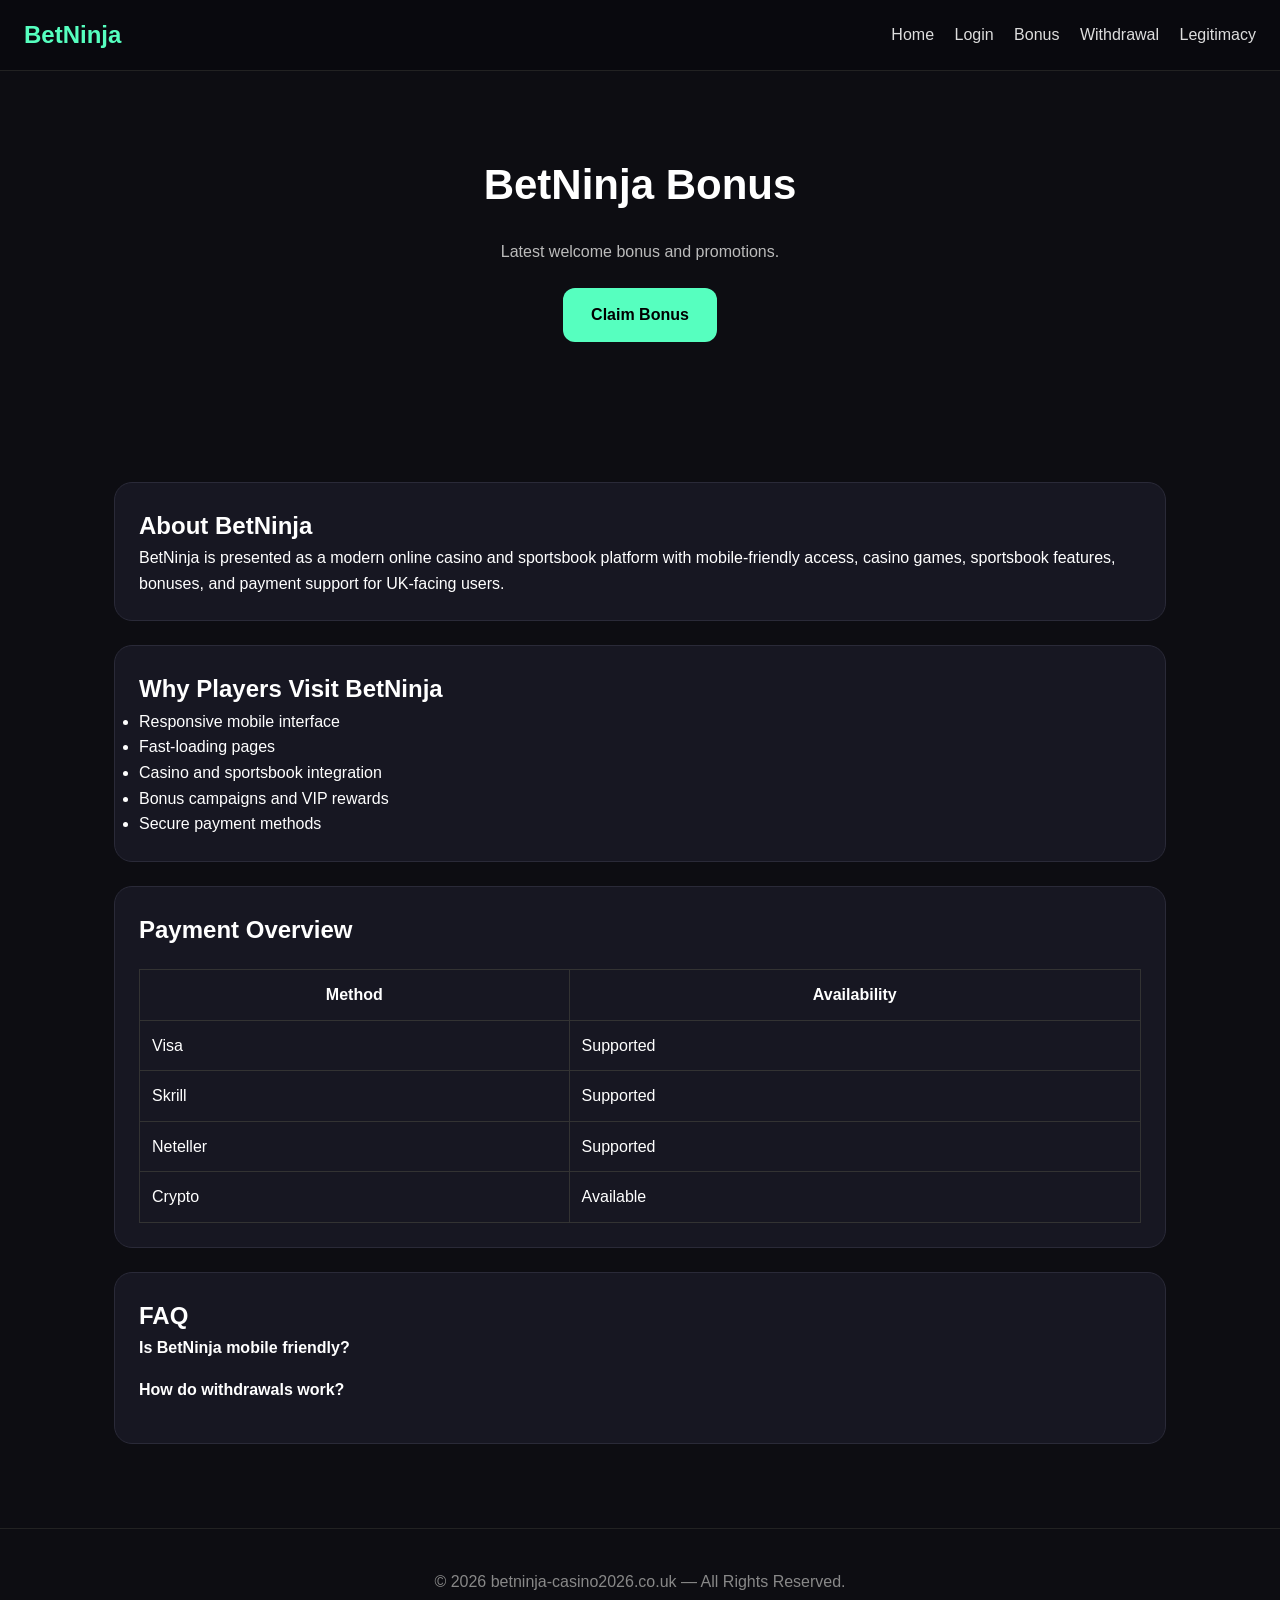
==== bonus/index.html @ 8ea1ddd1 "Add files via upload" ====
<!DOCTYPE html>
<html lang="en">
<head>
<meta charset="UTF-8">
<meta name="viewport" content="width=device-width, initial-scale=1.0">
<title>BetNinja Bonus</title>
<meta name="description" content="Latest welcome bonus and promotions.">
<link rel="stylesheet" href="../assets/css/style.css">
</head>
<body>

<header>
<div class="logo">BetNinja</div>
<nav>
<a href="../index.html">Home</a>
<a href="../login/">Login</a>
<a href="../bonus/">Bonus</a>
<a href="../withdrawal/">Withdrawal</a>
<a href="../legitimacy/">Legitimacy</a>
</nav>
</header>

<section class="hero">
<h1>BetNinja Bonus</h1>
<p>Latest welcome bonus and promotions.</p>
<a href="../go/" class="btn">Claim Bonus</a>
</section>

<section class="section">
<div class="card">
<h2>About BetNinja</h2>
<p>
BetNinja is presented as a modern online casino and sportsbook platform with mobile-friendly access, casino games, sportsbook features, bonuses, and payment support for UK-facing users.
</p>
</div>

<div class="card">
<h2>Why Players Visit BetNinja</h2>
<ul>
<li>Responsive mobile interface</li>
<li>Fast-loading pages</li>
<li>Casino and sportsbook integration</li>
<li>Bonus campaigns and VIP rewards</li>
<li>Secure payment methods</li>
</ul>
</div>

<div class="card">
<h2>Payment Overview</h2>
<table>
<tr><th>Method</th><th>Availability</th></tr>
<tr><td>Visa</td><td>Supported</td></tr>
<tr><td>Skrill</td><td>Supported</td></tr>
<tr><td>Neteller</td><td>Supported</td></tr>
<tr><td>Crypto</td><td>Available</td></tr>
</table>
</div>

<div class="card">
<h2>FAQ</h2>

<div class="faq-item">
<div class="faq-question"><strong>Is BetNinja mobile friendly?</strong></div>
<div class="faq-answer" style="display:none;">Yes, the website is optimized for smartphones and tablets.</div>
</div>

<div class="faq-item">
<div class="faq-question"><strong>How do withdrawals work?</strong></div>
<div class="faq-answer" style="display:none;">Processing times depend on the payment method and account verification status.</div>
</div>

</div>
</section>

<footer>
<p>© 2026 betninja-casino2026.co.uk — All Rights Reserved.</p>
</footer>

<script src="../assets/js/main.js"></script>
</body>
</html>
---- assets/css/style.css ----
*{margin:0;padding:0;box-sizing:border-box}
body{font-family:Arial,sans-serif;background:#0d0d12;color:#fff;line-height:1.6}
a{text-decoration:none;color:#fff}
header{position:sticky;top:0;background:rgba(10,10,15,.95);padding:16px 24px;display:flex;justify-content:space-between;align-items:center;border-bottom:1px solid #222;z-index:999}
.logo{font-size:24px;font-weight:700;color:#56ffbf}
nav a{margin-left:16px;color:#ddd}
.hero{padding:80px 24px;text-align:center}
.hero h1{font-size:42px;margin-bottom:20px}
.hero p{max-width:800px;margin:auto;color:#bbb}
.btn{display:inline-block;margin-top:24px;background:#56ffbf;color:#000;padding:14px 28px;border-radius:12px;font-weight:700}
.section{padding:60px 24px;max-width:1100px;margin:auto}
.card{background:#171722;padding:24px;border-radius:18px;margin-bottom:24px;border:1px solid #2a2a38}
footer{padding:40px 24px;text-align:center;border-top:1px solid #222;color:#888}
table{width:100%;border-collapse:collapse;margin-top:20px}
td,th{border:1px solid #333;padding:12px}
.faq-item{margin-bottom:16px}
@media(max-width:768px){
header{flex-direction:column;gap:12px}
.hero h1{font-size:30px}
nav{display:flex;flex-wrap:wrap;justify-content:center}
}
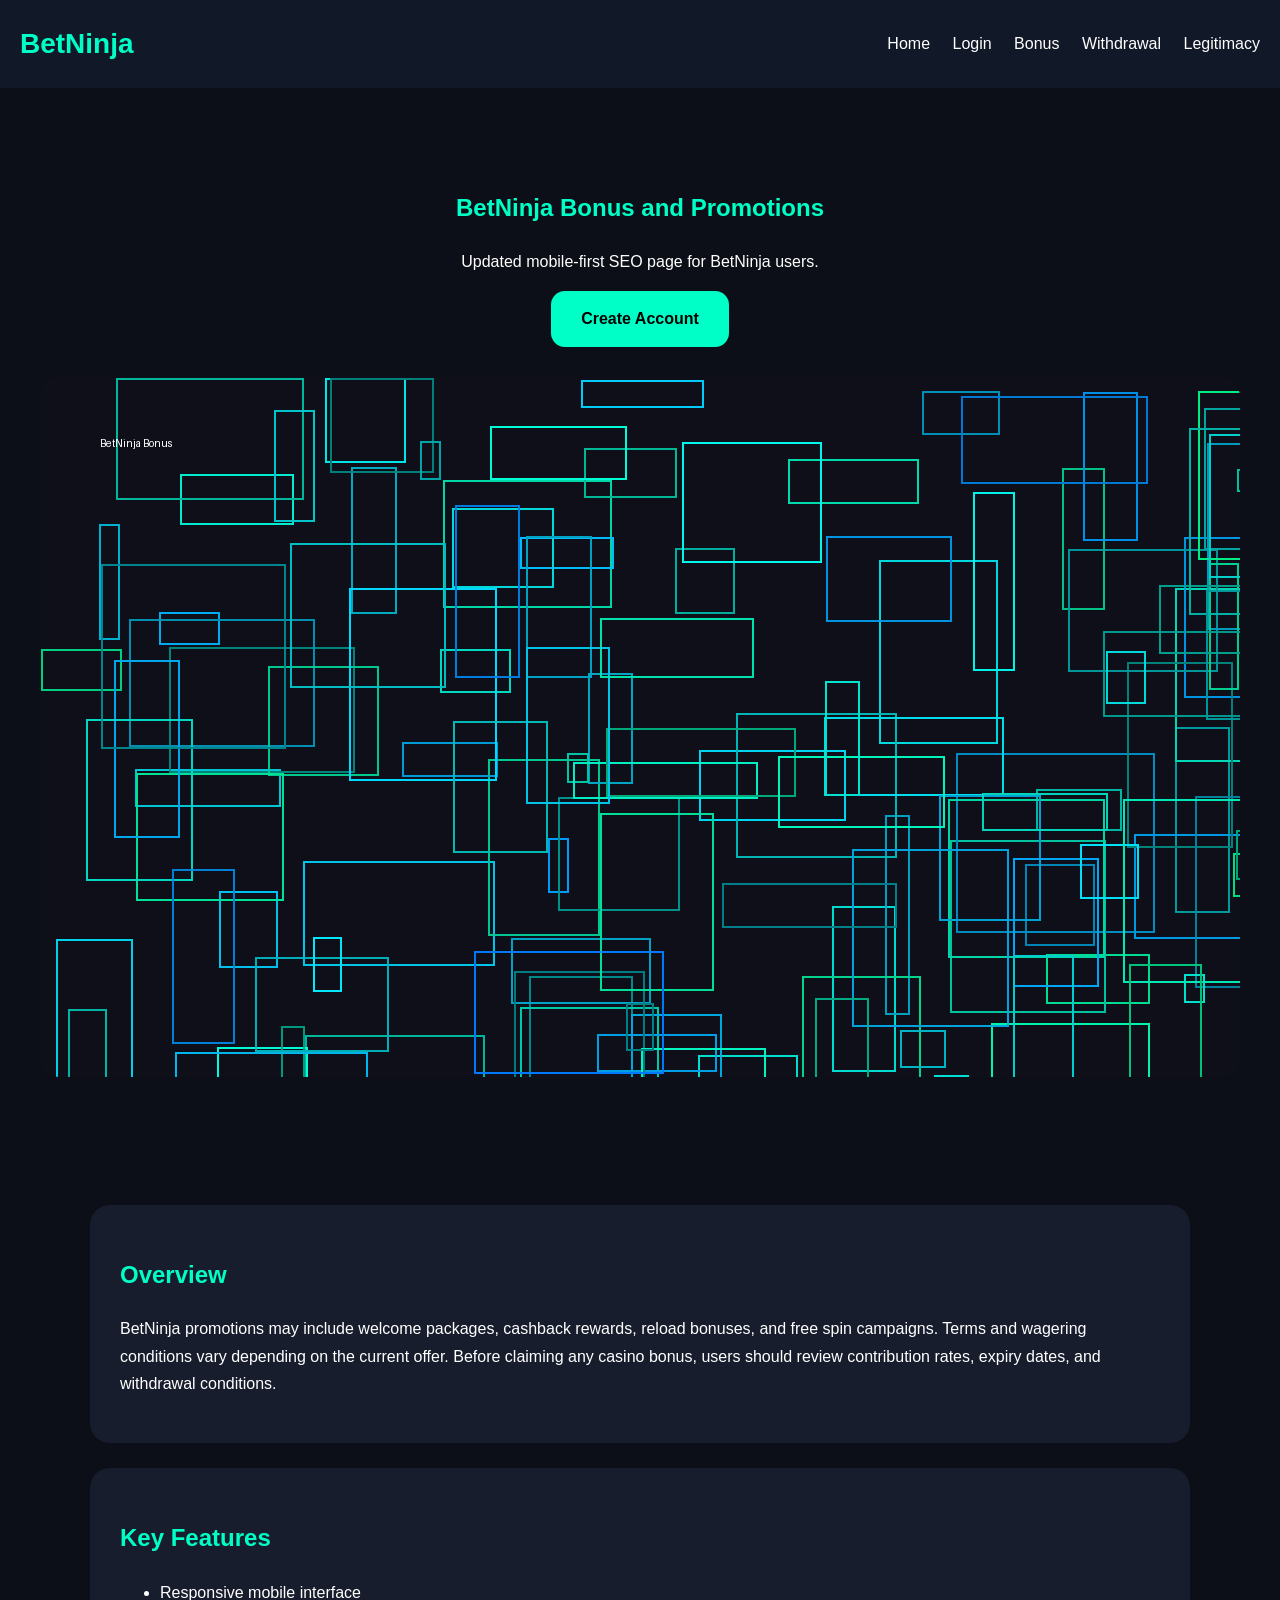
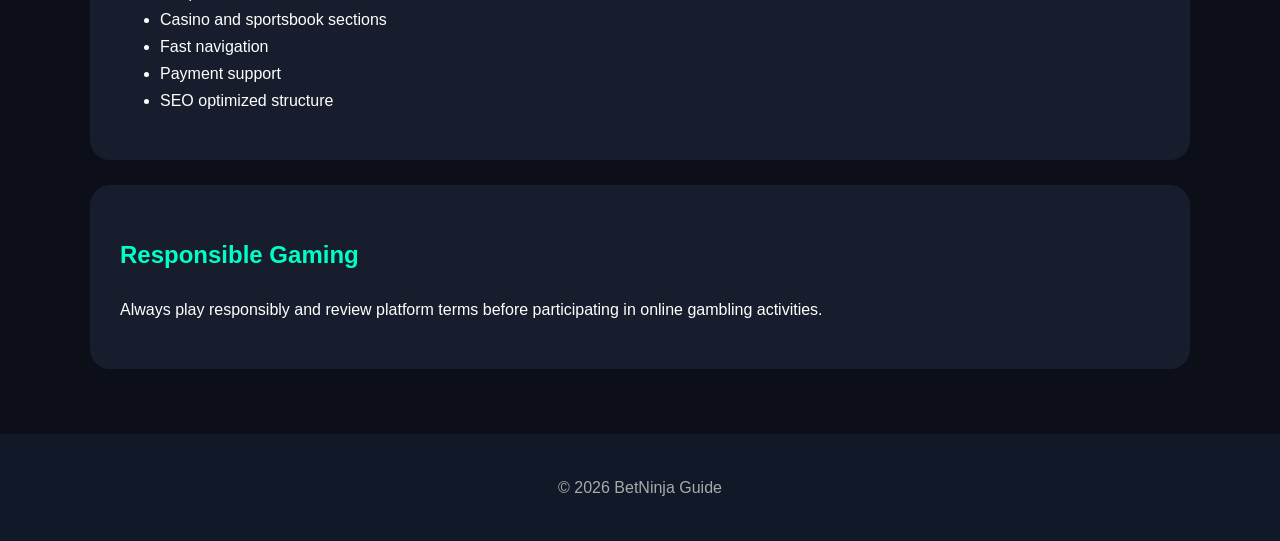
==== commit 2caacae4: "Add files via upload" ====
--- a/bonus/index.html
+++ b/bonus/index.html
@@ -4,8 +4,8 @@
 <head>
 <meta charset="UTF-8">
 <meta name="viewport" content="width=device-width, initial-scale=1.0">
-<title>BetNinja Bonus</title>
-<meta name="description" content="Latest welcome bonus and promotions.">
+<title>BetNinja Bonus and Promotions</title>
+<meta name="description" content="BetNinja Bonus and Promotions">
 <link rel="stylesheet" href="../assets/css/style.css">
 </head>
 <body>
@@ -22,59 +22,43 @@
 </header>
 
 <section class="hero">
-<h1>BetNinja Bonus</h1>
-<p>Latest welcome bonus and promotions.</p>
-<a href="../go/" class="btn">Claim Bonus</a>
+<h1>BetNinja Bonus and Promotions</h1>
+<p>Updated mobile-first SEO page for BetNinja users.</p>
+<a class="btn" href="../go/">Create Account</a>
+<img src="../assets/img/bonus.png" alt="BetNinja Bonus and Promotions">
 </section>
 
-<section class="section">
+<div class="container">
+
 <div class="card">
-<h2>About BetNinja</h2>
+<h2>Overview</h2>
 <p>
-BetNinja is presented as a modern online casino and sportsbook platform with mobile-friendly access, casino games, sportsbook features, bonuses, and payment support for UK-facing users.
+BetNinja promotions may include welcome packages, cashback rewards, reload bonuses, and free spin campaigns. Terms and wagering conditions vary depending on the current offer.
+
+Before claiming any casino bonus, users should review contribution rates, expiry dates, and withdrawal conditions.
 </p>
 </div>
 
 <div class="card">
-<h2>Why Players Visit BetNinja</h2>
+<h2>Key Features</h2>
 <ul>
 <li>Responsive mobile interface</li>
-<li>Fast-loading pages</li>
-<li>Casino and sportsbook integration</li>
-<li>Bonus campaigns and VIP rewards</li>
-<li>Secure payment methods</li>
+<li>Casino and sportsbook sections</li>
+<li>Fast navigation</li>
+<li>Payment support</li>
+<li>SEO optimized structure</li>
 </ul>
 </div>
 
 <div class="card">
-<h2>Payment Overview</h2>
-<table>
-<tr><th>Method</th><th>Availability</th></tr>
-<tr><td>Visa</td><td>Supported</td></tr>
-<tr><td>Skrill</td><td>Supported</td></tr>
-<tr><td>Neteller</td><td>Supported</td></tr>
-<tr><td>Crypto</td><td>Available</td></tr>
-</table>
-</div>
-
-<div class="card">
-<h2>FAQ</h2>
-
-<div class="faq-item">
-<div class="faq-question"><strong>Is BetNinja mobile friendly?</strong></div>
-<div class="faq-answer" style="display:none;">Yes, the website is optimized for smartphones and tablets.</div>
-</div>
-
-<div class="faq-item">
-<div class="faq-question"><strong>How do withdrawals work?</strong></div>
-<div class="faq-answer" style="display:none;">Processing times depend on the payment method and account verification status.</div>
+<h2>Responsible Gaming</h2>
+<p>Always play responsibly and review platform terms before participating in online gambling activities.</p>
 </div>
 
 </div>
-</section>
 
 <footer>
-<p>© 2026 betninja-casino2026.co.uk — All Rights Reserved.</p>
+© 2026 BetNinja Guide
 </footer>
 
 <script src="../assets/js/main.js"></script>
--- a/assets/css/style.css
+++ b/assets/css/style.css
@@ -1,22 +1,17 @@
 
-*{margin:0;padding:0;box-sizing:border-box}
-body{font-family:Arial,sans-serif;background:#0d0d12;color:#fff;line-height:1.6}
-a{text-decoration:none;color:#fff}
-header{position:sticky;top:0;background:rgba(10,10,15,.95);padding:16px 24px;display:flex;justify-content:space-between;align-items:center;border-bottom:1px solid #222;z-index:999}
-.logo{font-size:24px;font-weight:700;color:#56ffbf}
-nav a{margin-left:16px;color:#ddd}
-.hero{padding:80px 24px;text-align:center}
-.hero h1{font-size:42px;margin-bottom:20px}
-.hero p{max-width:800px;margin:auto;color:#bbb}
-.btn{display:inline-block;margin-top:24px;background:#56ffbf;color:#000;padding:14px 28px;border-radius:12px;font-weight:700}
-.section{padding:60px 24px;max-width:1100px;margin:auto}
-.card{background:#171722;padding:24px;border-radius:18px;margin-bottom:24px;border:1px solid #2a2a38}
-footer{padding:40px 24px;text-align:center;border-top:1px solid #222;color:#888}
-table{width:100%;border-collapse:collapse;margin-top:20px}
-td,th{border:1px solid #333;padding:12px}
-.faq-item{margin-bottom:16px}
+body{margin:0;font-family:Arial;background:#0c0f17;color:#fff;line-height:1.7}
+header{display:flex;justify-content:space-between;align-items:center;padding:20px;background:#111827;position:sticky;top:0;z-index:100}
+.logo{font-size:28px;font-weight:700;color:#00ffc6}
+nav a{color:#fff;margin-left:18px;text-decoration:none}
+.hero{padding:80px 20px;text-align:center}
+.hero img{max-width:100%;border-radius:20px;margin-top:30px}
+.container{max-width:1100px;margin:auto;padding:40px 20px}
+.card{background:#171d2c;padding:30px;border-radius:20px;margin-bottom:25px}
+.btn{display:inline-block;background:#00ffc6;color:#000;padding:14px 30px;border-radius:14px;font-weight:700;text-decoration:none}
+footer{padding:40px;text-align:center;background:#111827;color:#aaa}
+h1,h2{color:#00ffc6}
 @media(max-width:768px){
-header{flex-direction:column;gap:12px}
-.hero h1{font-size:30px}
-nav{display:flex;flex-wrap:wrap;justify-content:center}
+header{flex-direction:column}
+nav{margin-top:10px}
+nav a{display:inline-block;margin:5px}
 }
